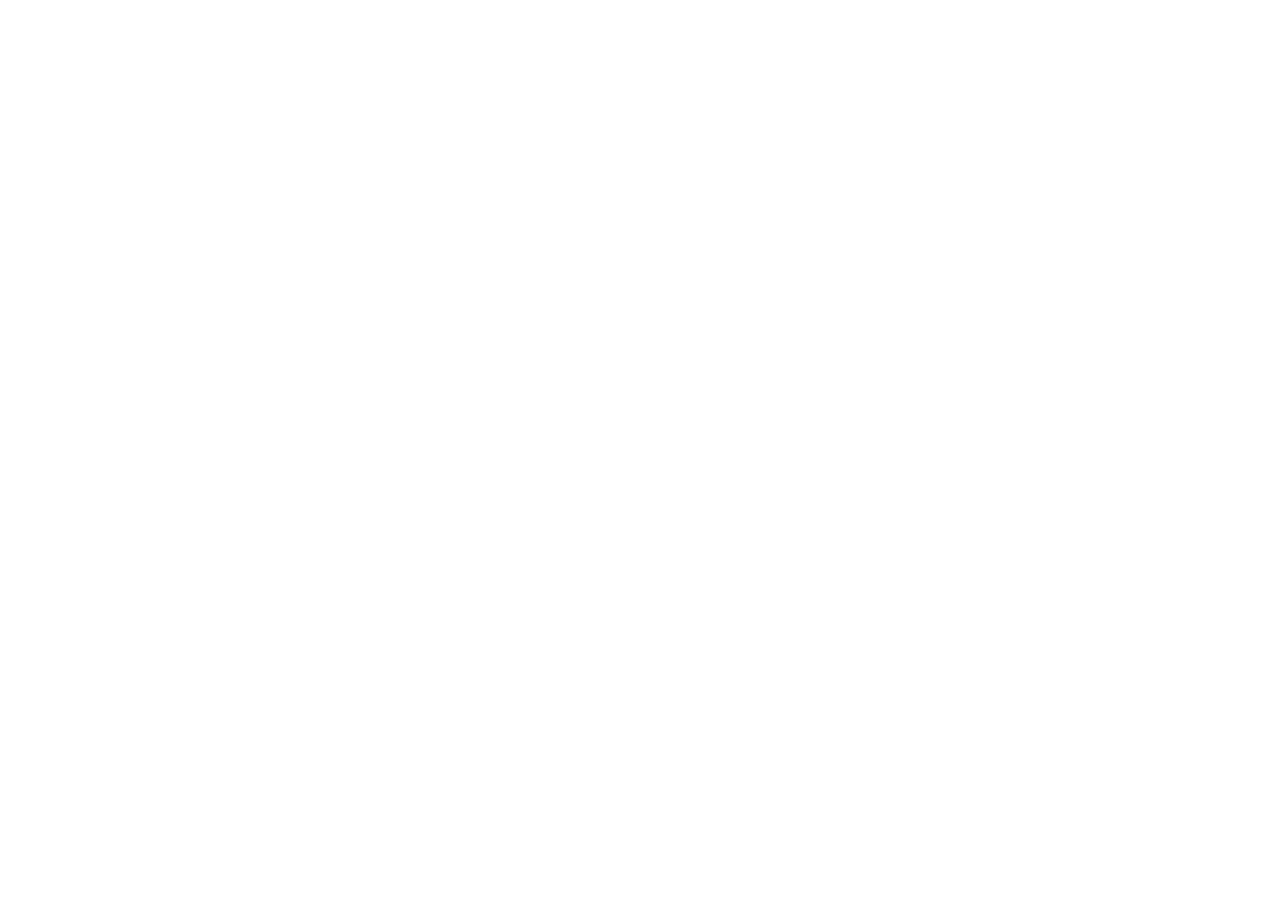
==== experiment/simulation/index.html @ f45596fe "Initial commit" ====
<!DOCTYPE html>
<html>
<head>
	<!-- Add CSS at the head of HTML file -->
    <link rel="stylesheet" href="./css/main.css">
</head>
<body>
		<!-- Your code goes here-->

	<!-- Add JS at the bottom of HTML file --> 
        <script src="./js/main.js"></script>
</body>
</html>
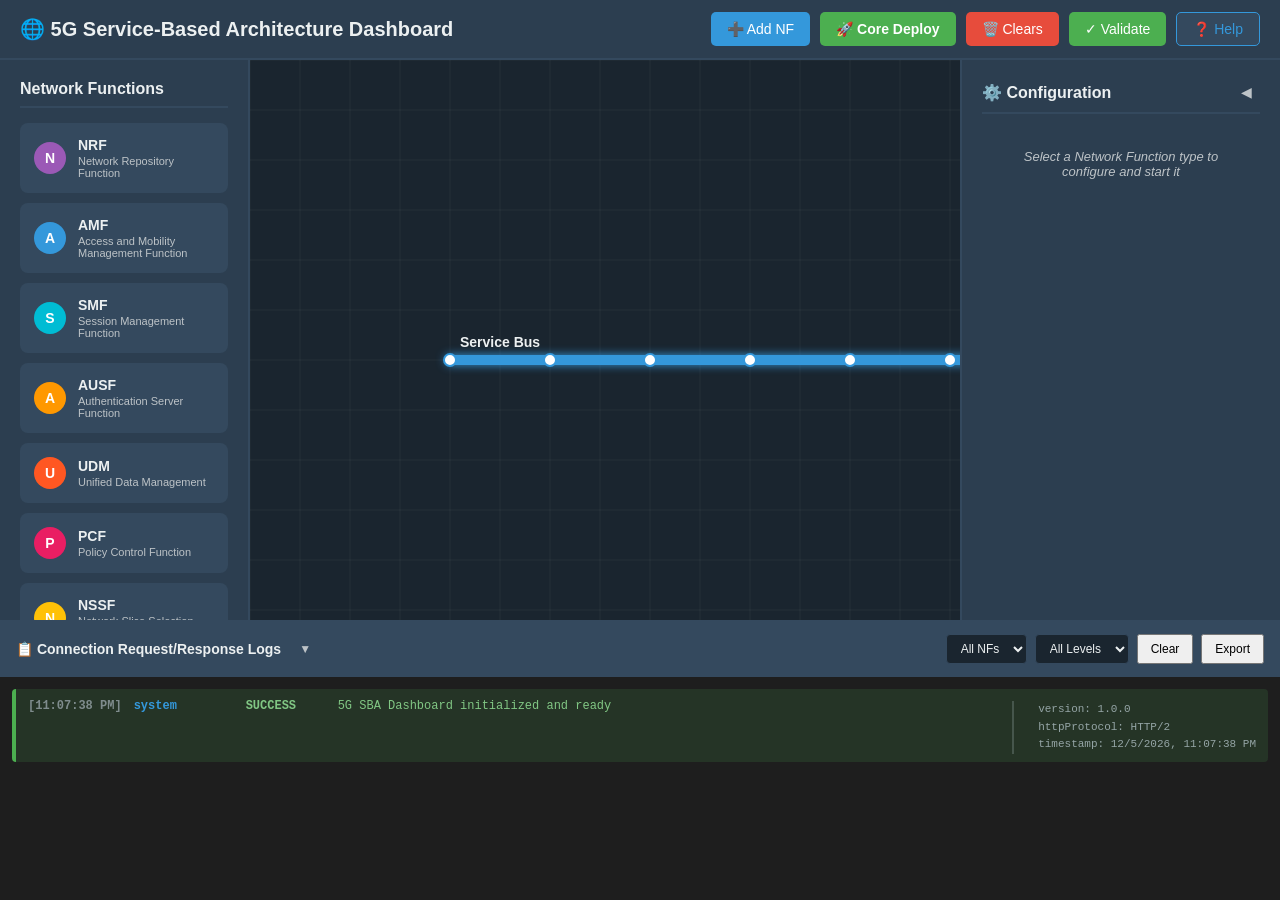
==== commit ed807de5: "upload exp.3" ====
--- a/experiment/simulation/index.html
+++ b/experiment/simulation/index.html
@@ -1,13 +1,175 @@
-<!DOCTYPE html>
-<html>
-<head>
-	<!-- Add CSS at the head of HTML file -->
-    <link rel="stylesheet" href="./css/main.css">
-</head>
-<body>
-		<!-- Your code goes here-->
-
-	<!-- Add JS at the bottom of HTML file --> 
-        <script src="./js/main.js"></script>
-</body>
-</html>
+<!DOCTYPE html>
+<html lang="en">
+
+<head>
+    <meta charset="UTF-8">
+    <meta name="viewport" content="width=device-width, initial-scale=1.0">
+    <title>5G SBA Network Dashboard</title>
+    <link rel="stylesheet" href="css/main.css">
+</head>
+
+<body>
+    <!-- Main Container -->
+    <div class="dashboard-container">
+
+        <!-- Top Toolbar -->
+        <div class="toolbar">
+            <div class="toolbar-left">
+                <h1>🌐 5G Service-Based Architecture Dashboard</h1>
+            </div>
+            <div class="toolbar-right">
+                <!-- Main action buttons -->
+                <button id="btn-add-nf" class="btn btn-primary">➕ Add NF</button>
+                <button id="btn-core-deploy" class="btn btn-success">🚀 Core Deploy</button>
+                <button id="btn-clear" class="btn btn-danger">🗑️ Clears</button>
+                <button id="btn-validate" class="btn btn-info">✓ Validate</button>
+                <button id="btn-help" class="btn btn-secondary">❓ Help</button>
+            </div>
+        </div>
+
+
+        <!-- Main Content Area -->
+        <div class="main-content">
+
+            <!-- Left Sidebar - NF Palette -->
+            <div class="sidebar-left">
+                <h3>Network Functions</h3>
+                <div class="nf-palette">
+                    <!-- NF types will be dynamically added here -->
+                </div>
+
+                <div class="connection-controls">
+                    <h3>Create Connection</h3>
+                    <button id="btn-select-source" class="btn btn-block">Select Source</button>
+                    <button id="btn-select-destination" class="btn btn-block" disabled>Select Destination</button>
+                    <button id="btn-cancel-connection" class="btn btn-block btn-cancel"
+                        style="display:none;">Cancel</button>
+                </div>
+            </div>
+
+            <!-- Center Canvas Area -->
+            <div class="canvas-container">
+                <canvas id="main-canvas"></canvas>
+
+                <!-- Canvas overlay messages -->
+                <div id="canvas-message" class="canvas-message"></div>
+            </div>
+
+            <!-- Right Sidebar - Configuration Panel -->
+            <div class="sidebar-right">
+                <div id="config-panel" class="config-panel">
+                    <div class="config-panel-header">
+                        <h3>⚙️ Configuration</h3>
+                        <button id="btn-toggle-config" class="btn-toggle-config" title="Hide/Show Configuration Panel (Ctrl+K)">
+                            <span id="config-toggle-icon">◀</span>
+                        </button>
+                    </div>
+                    <!-- Configuration form will be dynamically inserted here -->
+                    <div id="config-form">
+                        <p class="hint">Select a Network Function type to configure and start it</p>
+                    </div>
+                </div>
+            </div>
+
+        </div>
+
+        <!-- Bottom Log Panel -->
+        <div class="log-panel" id="log-panel">
+            <div class="log-panel-header">
+                <div class="log-header-left">
+                    <h3>📋 Connection Request/Response Logs</h3>
+                    <button id="btn-toggle-logs" class="btn-toggle-logs" title="Hide/Show Logs (Ctrl+L)">
+                        <span id="toggle-icon">▼</span>
+                    </button>
+                </div>
+                <div class="log-controls">
+                    <select id="log-filter-nf">
+                        <option value="all">All NFs</option>
+                    </select>
+                    <select id="log-filter-level">
+                        <option value="all">All Levels</option>
+                        <option value="ERROR">Errors</option>
+                        <option value="WARNING">Warnings</option>
+                        <option value="INFO">Info</option>
+                        <option value="SUCCESS">Success</option>
+                    </select>
+                    <button id="btn-clear-logs" class="btn-small">Clear</button>
+                    <button id="btn-export-logs" class="btn-small">Export</button>
+                </div>
+            </div>
+            <div id="log-content" class="log-content">
+                <!-- Logs will be dynamically added here -->
+            </div>
+        </div>
+
+    </div>
+
+    <!-- Modal for Adding NF -->
+    <div id="add-nf-modal" class="modal" style="display:none;">
+        <div class="modal-content">
+            <h2>Select Network Function Type</h2>
+            <div id="nf-grid" class="nf-grid">
+                <!-- NF selection buttons will be added here -->
+            </div>
+            <button id="modal-cancel" class="btn btn-secondary">Cancel</button>
+        </div>
+    </div>
+
+    <!-- Hidden file input for loading topology -->
+    <input type="file" id="file-input-topology" accept=".json" style="display: none;">
+
+    <!-- Help Modal -->
+    <div id="help-modal" class="modal" style="display:none;">
+        <div class="modal-content help-modal-content">
+            <h2>📚 5G Service-Based Architecture Guide</h2>
+            <div class="help-content">
+                <div class="help-section">
+                    <h3>🏗️ Reference Architecture</h3>
+                    <div class="architecture-diagram">
+                        <img id="sba-diagram" src="images/sba/sba.jpg" alt="5G Service-Based Architecture"
+                            style="width: 100%; max-width: 800px; height: auto; background: #1a252f; border-radius: 8px;">
+                    </div>
+                </div>
+
+                <div class="help-section">
+                    <h3>🚀 Quick Start Guide</h3>
+                    <ol class="help-steps">
+                        <li><strong>Create Service Buses:</strong> Click "📊 Add Bus Line" to create Control Plane and
+                            User Plane buses</li>
+                        <li><strong>Add Network Functions:</strong> Click "➕ Add NF" to add AMF, SMF, UPF, etc.</li>
+                        <li><strong>Connect Components:</strong> Use "Select Source" → "Select Destination" to connect
+                            NFs to buses</li>
+                        <li><strong>Validate Topology:</strong> Click "✓ Validate" to check your 5G network design</li>
+                    </ol>
+                </div>
+
+                <div class="help-section">
+                    <h3>🔗 Connection Types</h3>
+                    <ul class="help-list">
+                        <li><span class="connection-type nf-bus">NF → Bus:</span> Connect Network Functions to Service
+                            Buses</li>
+                        <li><span class="connection-type bus-nf">Bus → NF:</span> Connect Service Buses to Network
+                            Functions</li>
+                        <li><span class="connection-type bus-bus">Bus → Bus:</span> Create bridges between different
+                            service buses</li>
+                        <li><span class="connection-type nf-nf">NF → NF:</span> Direct point-to-point connections</li>
+                    </ul>
+                </div>
+            </div>
+            <button id="help-close" class="btn btn-primary btn-block">Close</button>
+        </div>
+    </div>
+
+    <!-- Load all JavaScript files in correct order -->
+    <script src="js/data-store.js"></script>
+    <script src="js/nf-manager.js"></script>
+    <script src="js/connection-manager.js"></script>
+    <script src="js/bus-manager.js"></script>
+    <script src="js/ping-manager.js"></script>
+    <script src="js/log-engine.js"></script>
+    <script src="js/canvas-renderer.js"></script>
+    <script src="js/ui-controller.js"></script>
+    <script src="js/app.js"></script>
+</body>
+
+</html>
--- a/experiment/simulation/css/main.css
+++ b/experiment/simulation/css/main.css
@@ -0,0 +1,1913 @@
+/* ============================================
+   5G SBA Dashboard Styles
+   ============================================ */
+
+/* CSS Variables for theming */
+:root {
+    --bg-primary: #1a252f;
+    --bg-secondary: #2c3e50;
+    --bg-tertiary: #34495e;
+    --text-primary: #ecf0f1;
+    --text-secondary: #bdc3c7;
+    --border-color: #34495e;
+    --accent-blue: #3498db;
+    --accent-green: #4caf50;
+    --accent-red: #e74c3c;
+    --accent-orange: #ff9800;
+    --accent-purple: #9b59b6;
+}
+
+/* Global Reset */
+* {
+    margin: 0;
+    padding: 0;
+    box-sizing: border-box;
+}
+
+body {
+    font-family: 'Segoe UI', Tahoma, Geneva, Verdana, sans-serif;
+    background: var(--bg-primary);
+    color: var(--text-primary);
+    overflow: hidden;
+}
+
+/* ============================================
+   Dashboard Container
+   ============================================ */
+.dashboard-container {
+    display: flex;
+    flex-direction: column;
+    height: 100vh;
+    width: 100vw;
+}
+
+/* ============================================
+   Toolbar (Top Bar)
+   ============================================ */
+.toolbar {
+    background: var(--bg-secondary);
+    border-bottom: 2px solid var(--border-color);
+    padding: 12px 20px;
+    display: flex;
+    justify-content: space-between;
+    align-items: center;
+    height: 60px;
+}
+
+.toolbar-left h1 {
+    font-size: 20px;
+    font-weight: 600;
+    color: var(--text-primary);
+}
+
+.toolbar-right {
+    display: flex;
+    gap: 10px;
+}
+
+/* ============================================
+   Buttons
+   ============================================ */
+.btn {
+    padding: 8px 16px;
+    border: none;
+    border-radius: 5px;
+    font-size: 14px;
+    font-weight: 500;
+    cursor: pointer;
+    transition: all 0.3s ease;
+    outline: none;
+}
+
+.btn:hover {
+    transform: translateY(-2px);
+    box-shadow: 0 4px 8px rgba(0, 0, 0, 0.3);
+}
+
+.btn:active {
+    transform: translateY(0);
+}
+
+.btn-primary {
+    background: var(--accent-blue);
+    color: white;
+}
+
+.btn-secondary {
+    background: var(--bg-tertiary);
+    color: var(--text-primary);
+}
+
+.btn-danger {
+    background: var(--accent-red);
+    color: white;
+}
+
+.btn-info {
+    background: var(--accent-green);
+    color: white;
+}
+
+.btn-warning {
+    background: var(--accent-orange);
+    color: white;
+}
+
+.btn-block {
+    width: 100%;
+    margin-bottom: 8px;
+}
+
+.btn-small {
+    padding: 6px 12px;
+    font-size: 12px;
+}
+
+.btn-cancel {
+    background: var(--accent-orange);
+    color: white;
+}
+
+button:disabled {
+    opacity: 0.5;
+    cursor: not-allowed;
+}
+
+/* ============================================
+   Main Content Area
+   ============================================ */
+.main-content {
+    display: flex;
+    flex: 1;
+    overflow: hidden;
+}
+
+/* ============================================
+   Left Sidebar (NF Palette)
+   ============================================ */
+.sidebar-left {
+    width: 250px;
+    background: var(--bg-secondary);
+    border-right: 2px solid var(--border-color);
+    padding: 20px;
+    overflow-y: auto;
+}
+
+.sidebar-left h3 {
+    font-size: 16px;
+    margin-bottom: 15px;
+    color: var(--text-primary);
+    border-bottom: 2px solid var(--border-color);
+    padding-bottom: 8px;
+}
+
+.nf-palette {
+    display: flex;
+    flex-direction: column;
+    gap: 10px;
+    margin-bottom: 30px;
+}
+
+.nf-palette-item {
+    padding: 12px;
+    background: var(--bg-tertiary);
+    border-radius: 8px;
+    border: 2px solid transparent;
+    cursor: pointer;
+    transition: all 0.3s ease;
+    display: flex;
+    align-items: center;
+    gap: 12px;
+}
+
+.nf-palette-item:hover {
+    border-color: var(--accent-blue);
+    transform: translateX(5px);
+}
+
+.nf-icon-small {
+    width: 32px;
+    height: 32px;
+    border-radius: 50%;
+    display: flex;
+    align-items: center;
+    justify-content: center;
+    font-weight: bold;
+    font-size: 14px;
+    color: white;
+}
+
+.nf-palette-item .nf-label {
+    flex: 1;
+}
+
+.nf-palette-item .nf-name {
+    font-weight: 600;
+    font-size: 14px;
+}
+
+.nf-palette-item .nf-desc {
+    font-size: 11px;
+    color: var(--text-secondary);
+    margin-top: 2px;
+}
+
+/* Connection Controls */
+.connection-controls {
+    margin-top: 20px;
+}
+
+/* ============================================
+   Canvas Container (Center)
+   ============================================ */
+.canvas-container {
+    flex: 1;
+    background: var(--bg-primary);
+    position: relative;
+    overflow: hidden;
+    display: flex;
+    flex-direction: column;
+}
+
+#main-canvas {
+    width: 100%;
+    height: 100%;
+    display: block;
+    cursor: default;
+    flex: 1;
+}
+
+.canvas-message {
+    position: absolute;
+    top: 20px;
+    left: 50%;
+    transform: translateX(-50%);
+    background: rgba(52, 152, 219, 0.9);
+    color: white;
+    padding: 12px 24px;
+    border-radius: 8px;
+    font-size: 14px;
+    font-weight: 500;
+    display: none;
+    z-index: 10;
+    animation: fadeIn 0.3s ease;
+}
+
+.canvas-message.show {
+    display: block;
+}
+
+@keyframes fadeIn {
+    from { opacity: 0; transform: translateX(-50%) translateY(-10px); }
+    to { opacity: 1; transform: translateX(-50%) translateY(0); }
+}
+
+/* ============================================
+   Right Sidebar (Configuration Panel)
+   ============================================ */
+.sidebar-right {
+    width: 320px;
+    background: var(--bg-secondary);
+    border-left: 2px solid var(--border-color);
+    padding: 20px;
+    overflow-y: auto;
+}
+
+/* Config panel h3 styles moved to .config-panel-header h3 */
+
+.hint {
+    color: var(--text-secondary);
+    font-size: 13px;
+    font-style: italic;
+    text-align: center;
+    padding: 20px;
+}
+
+#config-form {
+    display: flex;
+    flex-direction: column;
+    gap: 15px;
+}
+
+.form-group {
+    display: flex;
+    flex-direction: column;
+    gap: 6px;
+}
+
+.form-group label {
+    font-size: 13px;
+    font-weight: 500;
+    color: var(--text-secondary);
+}
+
+.form-group input,
+.form-group select {
+    padding: 10px;
+    background: var(--bg-tertiary);
+    border: 1px solid var(--border-color);
+    border-radius: 5px;
+    color: var(--text-primary);
+    font-size: 14px;
+}
+
+.form-group input:focus,
+.form-group select:focus {
+    outline: none;
+    border-color: var(--accent-blue);
+}
+
+/* Configuration Panel Header and Toggle */
+.config-panel-header {
+    display: flex;
+    justify-content: space-between;
+    align-items: center;
+    margin-bottom: 15px;
+    padding-bottom: 8px;
+    border-bottom: 2px solid var(--border-color);
+}
+
+.config-panel-header h3 {
+    font-size: 16px;
+    margin: 0;
+    color: var(--text-primary);
+}
+
+.btn-toggle-config {
+    background: none;
+    border: none;
+    color: var(--text-secondary);
+    cursor: pointer;
+    padding: 4px 8px;
+    border-radius: 4px;
+    font-size: 14px;
+    transition: all 0.2s ease;
+    min-width: 24px;
+    text-align: center;
+}
+
+.btn-toggle-config:hover {
+    background: var(--bg-primary);
+    color: var(--text-primary);
+}
+
+/* Configuration Panel Collapsed State */
+.sidebar-right.collapsed {
+    width: 40px;
+    padding: 20px 8px;
+    transition: width 0.3s ease, padding 0.3s ease;
+}
+
+.sidebar-right.collapsed .config-panel-header h3 {
+    display: none;
+}
+
+.sidebar-right.collapsed #config-form {
+    display: none;
+}
+
+.sidebar-right.collapsed .btn-toggle-config {
+    transform: rotate(180deg);
+}
+
+/* ============================================
+   Log Panel (Bottom)
+   ============================================ */
+.log-panel {
+    height: 280px;
+    background: var(--bg-secondary);
+    border-top: 2px solid var(--border-color);
+    display: flex;
+    flex-direction: column;
+    transition: height 0.3s ease;
+}
+
+.log-panel.collapsed {
+    height: 45px;
+}
+
+.log-panel-header {
+    padding: 12px 16px;
+    background: var(--bg-tertiary);
+    border-bottom: 1px solid var(--border-color);
+    display: flex;
+    justify-content: space-between;
+    align-items: center;
+    min-height: 45px;
+}
+
+.log-header-left {
+    display: flex;
+    align-items: center;
+    gap: 10px;
+}
+
+.log-panel-header h3 {
+    font-size: 14px;
+    font-weight: 600;
+    margin: 0;
+}
+
+.btn-toggle-logs {
+    background: none;
+    border: none;
+    color: var(--text-secondary);
+    cursor: pointer;
+    padding: 4px 8px;
+    border-radius: 4px;
+    font-size: 12px;
+    transition: all 0.2s ease;
+}
+
+.btn-toggle-logs:hover {
+    background: var(--bg-primary);
+    color: var(--text-primary);
+}
+
+.log-content {
+    flex: 1;
+    overflow-y: auto;
+    transition: opacity 0.3s ease;
+}
+
+.log-panel.collapsed .log-content {
+    opacity: 0;
+    pointer-events: none;
+}
+
+.log-panel.collapsed .log-controls {
+    opacity: 0.5;
+    pointer-events: none;
+}
+
+.log-controls {
+    display: flex;
+    gap: 8px;
+    align-items: center;
+}
+
+.log-controls select {
+    padding: 6px 10px;
+    background: var(--bg-primary);
+    border: 1px solid var(--border-color);
+    border-radius: 4px;
+    color: var(--text-primary);
+    font-size: 12px;
+}
+
+.log-content {
+    flex: 1;
+    padding: 12px;
+    overflow-y: auto;
+    font-family: 'Courier New', 'Consolas', monospace;
+    font-size: 12px;
+    line-height: 1.6;
+    background: #1e1e1e;
+}
+
+/* Log Entry Styles */
+.log-entry {
+    padding: 8px 12px;
+    margin-bottom: 6px;
+    border-left: 4px solid;
+    border-radius: 4px;
+    display: flex;
+    gap: 12px;
+    animation: slideIn 0.3s ease;
+    font-family: 'Courier New', monospace;
+}
+
+@keyframes slideIn {
+    from {
+        opacity: 0;
+        transform: translateX(-20px);
+    }
+    to {
+        opacity: 1;
+        transform: translateX(0);
+    }
+}
+
+.log-entry.ERROR {
+    background: rgba(231, 76, 60, 0.15);
+    border-left-color: #e74c3c;
+    color: #ff6b6b;
+}
+
+.log-entry.WARNING {
+    background: rgba(255, 152, 0, 0.15);
+    border-left-color: #ff9800;
+    color: #ffa726;
+}
+
+.log-entry.INFO {
+    background: rgba(52, 152, 219, 0.15);
+    border-left-color: #3498db;
+    color: #74b9ff;
+}
+
+.log-entry.SUCCESS {
+    background: rgba(76, 175, 80, 0.15);
+    border-left-color: #4caf50;
+    color: #81c784;
+}
+
+.log-entry.DEBUG {
+    background: rgba(149, 165, 166, 0.1);
+    border-left-color: #95a5a6;
+    color: #bdc3c7;
+}
+
+.log-timestamp {
+    color: #7f8c8d;
+    min-width: 90px;
+    font-weight: 600;
+}
+
+.log-nf-name {
+    color: #3498db;
+    font-weight: bold;
+    min-width: 100px;
+}
+
+.log-level {
+    font-weight: bold;
+    min-width: 80px;
+}
+
+.log-message {
+    flex: 1;
+    color: inherit;
+}
+
+.log-details {
+    font-size: 11px;
+    color: #95a5a6;
+    margin-top: 4px;
+    padding-left: 24px;
+    border-left: 2px solid rgba(149, 165, 166, 0.3);
+}
+
+/* Enhanced styles for request/response logs */
+.log-entry:hover {
+    background: rgba(255, 255, 255, 0.08);
+    transform: translateX(2px);
+    transition: all 0.2s ease;
+}
+
+/* Request logs - Orange accent */
+.log-entry .log-message:contains("[REQ]") {
+    position: relative;
+    font-weight: 600;
+}
+
+.log-entry:has(.log-message:contains("[REQ]")) {
+    border-left-width: 6px;
+    border-left-color: #f39c12 !important;
+    background: rgba(243, 156, 18, 0.12);
+}
+
+.log-entry:has(.log-message:contains("[REQ]")) .log-level {
+    color: #f39c12;
+}
+
+/* Response logs - Green accent */
+.log-entry:has(.log-message:contains("[RESP]")) {
+    border-left-width: 6px;
+    border-left-color: #27ae60 !important;
+    background: rgba(39, 174, 96, 0.12);
+}
+
+.log-entry:has(.log-message:contains("[RESP]")) .log-level {
+    color: #27ae60;
+}
+
+/* Processing logs - Purple accent */
+.log-entry:has(.log-message:contains("[PROC]")) {
+    border-left-width: 6px;
+    border-left-color: #8e44ad !important;
+    background: rgba(142, 68, 173, 0.12);
+}
+
+.log-entry:has(.log-message:contains("[PROC]")) .log-level {
+    color: #8e44ad;
+}
+
+/* Info logs - Cyan accent */
+.log-entry:has(.log-message:contains("[INFO]")) {
+    border-left-width: 6px;
+    border-left-color: #17a2b8 !important;
+    background: rgba(23, 162, 184, 0.12);
+}
+
+.log-entry:has(.log-message:contains("[INFO]")) .log-level {
+    color: #17a2b8;
+}
+
+/* Warning logs - Red accent for errors */
+.log-entry:has(.log-message:contains("[WARN]")) {
+    border-left-width: 6px;
+    border-left-color: #dc3545 !important;
+    background: rgba(220, 53, 69, 0.12);
+}
+
+.log-entry:has(.log-message:contains("[WARN]")) .log-level {
+    color: #dc3545;
+}
+
+/* Connection sequence visual grouping */
+.log-entry[data-request-id] {
+    position: relative;
+}
+
+.log-entry[data-request-id]::before {
+    content: "";
+    position: absolute;
+    left: -2px;
+    top: 0;
+    bottom: 0;
+    width: 2px;
+    background: linear-gradient(to bottom, 
+        transparent 0%, 
+        rgba(52, 152, 219, 0.3) 20%, 
+        rgba(52, 152, 219, 0.6) 50%, 
+        rgba(52, 152, 219, 0.3) 80%, 
+        transparent 100%);
+}
+
+/* Request ID highlighting in details */
+.log-details div:contains("requestId") {
+    color: #f39c12;
+    font-weight: 600;
+}
+
+.log-details div:contains("sessionId") {
+    color: #27ae60;
+    font-weight: 600;
+}
+
+.log-details div:contains("timestamp") {
+    color: #95a5a6;
+    font-style: italic;
+}
+
+/* Scrollbar Styling */
+.log-content::-webkit-scrollbar,
+.sidebar-left::-webkit-scrollbar,
+.sidebar-right::-webkit-scrollbar {
+    width: 8px;
+}
+
+.log-content::-webkit-scrollbar-track,
+.sidebar-left::-webkit-scrollbar-track,
+.sidebar-right::-webkit-scrollbar-track {
+    background: var(--bg-primary);
+}
+
+.log-content::-webkit-scrollbar-thumb,
+.sidebar-left::-webkit-scrollbar-thumb,
+.sidebar-right::-webkit-scrollbar-thumb {
+    background: var(--bg-tertiary);
+    border-radius: 4px;
+}
+
+.log-content::-webkit-scrollbar-thumb:hover,
+.sidebar-left::-webkit-scrollbar-thumb:hover,
+.sidebar-right::-webkit-scrollbar-thumb:hover {
+    background: #4a5f7f;
+}
+
+/* ============================================
+   Deployment Progress Modal
+   ============================================ */
+.deployment-progress-modal {
+    max-width: 600px;
+    width: 90%;
+    text-align: center;
+}
+
+.deployment-status {
+    margin: 20px 0;
+}
+
+.progress-container {
+    margin-bottom: 30px;
+}
+
+.progress-bar {
+    width: 100%;
+    height: 20px;
+    background: var(--bg-tertiary);
+    border-radius: 10px;
+    overflow: hidden;
+    margin-bottom: 10px;
+    border: 2px solid var(--border-color);
+}
+
+.progress-fill {
+    height: 100%;
+    background: linear-gradient(90deg, var(--accent-blue), var(--accent-green));
+    width: 0%;
+    transition: width 0.5s ease;
+    border-radius: 8px;
+}
+
+.progress-text {
+    color: var(--text-primary);
+    font-weight: 500;
+    font-size: 14px;
+}
+
+.deployment-steps {
+    text-align: left;
+    max-width: 400px;
+    margin: 0 auto;
+}
+
+.step-item {
+    display: flex;
+    align-items: center;
+    gap: 12px;
+    padding: 8px 0;
+    border-bottom: 1px solid var(--border-color);
+    transition: all 0.3s ease;
+}
+
+.step-item:last-child {
+    border-bottom: none;
+}
+
+.step-item.completed {
+    color: var(--accent-green);
+}
+
+.step-icon {
+    font-size: 16px;
+    width: 20px;
+    text-align: center;
+}
+
+.step-text {
+    flex: 1;
+    font-size: 14px;
+}
+
+/* ============================================
+   Connection Interface Preview Modal
+   ============================================ */
+.interface-preview-modal {
+    max-width: 700px;
+    width: 90%;
+}
+
+.connection-overview {
+    margin-bottom: 20px;
+    padding: 20px;
+    background: var(--bg-tertiary);
+    border-radius: 8px;
+}
+
+.connection-flow {
+    display: flex;
+    align-items: center;
+    justify-content: space-between;
+    gap: 20px;
+}
+
+.nf-preview {
+    display: flex;
+    align-items: center;
+    gap: 12px;
+    padding: 15px;
+    background: var(--bg-secondary);
+    border-radius: 8px;
+    border: 2px solid var(--border-color);
+    min-width: 200px;
+}
+
+.nf-preview .nf-icon {
+    width: 50px;
+    height: 50px;
+    border-radius: 50%;
+    display: flex;
+    align-items: center;
+    justify-content: center;
+    color: white;
+    font-weight: bold;
+    font-size: 18px;
+}
+
+.nf-details {
+    flex: 1;
+}
+
+.nf-details .nf-name {
+    font-weight: bold;
+    font-size: 16px;
+    color: var(--text-primary);
+    margin-bottom: 4px;
+}
+
+.nf-details .nf-type {
+    font-size: 14px;
+    color: var(--accent-blue);
+    margin-bottom: 4px;
+}
+
+.nf-details .nf-ip {
+    font-size: 12px;
+    color: var(--text-secondary);
+    font-family: 'Courier New', monospace;
+}
+
+.connection-arrow {
+    display: flex;
+    flex-direction: column;
+    align-items: center;
+    gap: 8px;
+    min-width: 150px;
+}
+
+.interface-info {
+    text-align: center;
+    padding: 10px;
+    background: var(--bg-primary);
+    border-radius: 6px;
+    border: 1px solid var(--accent-blue);
+}
+
+.interface-name {
+    font-weight: bold;
+    color: var(--accent-blue);
+    font-size: 14px;
+    margin-bottom: 4px;
+}
+
+.interface-protocol {
+    font-size: 12px;
+    color: var(--accent-green);
+    margin-bottom: 2px;
+}
+
+.interface-type {
+    font-size: 11px;
+    color: var(--text-secondary);
+}
+
+.arrow {
+    font-size: 24px;
+    color: var(--accent-blue);
+    font-weight: bold;
+}
+
+.interface-details {
+    margin-bottom: 20px;
+}
+
+.interface-details h3 {
+    color: var(--text-primary);
+    margin-bottom: 15px;
+    font-size: 18px;
+}
+
+.detail-grid {
+    display: grid;
+    grid-template-columns: 1fr 1fr;
+    gap: 12px;
+    margin-bottom: 15px;
+}
+
+.detail-item {
+    display: flex;
+    justify-content: space-between;
+    align-items: center;
+    padding: 8px 12px;
+    background: var(--bg-tertiary);
+    border-radius: 4px;
+}
+
+.detail-item label {
+    font-weight: 500;
+    color: var(--text-secondary);
+    font-size: 13px;
+}
+
+.detail-item span {
+    color: var(--text-primary);
+    font-size: 13px;
+    font-family: 'Courier New', monospace;
+}
+
+.status-ready {
+    color: var(--accent-green) !important;
+    font-family: inherit !important;
+}
+
+.interface-description {
+    padding: 15px;
+    background: var(--bg-tertiary);
+    border-radius: 6px;
+    border-left: 4px solid var(--accent-blue);
+}
+
+.interface-description h4 {
+    color: var(--text-primary);
+    margin-bottom: 8px;
+    font-size: 14px;
+}
+
+.interface-description p {
+    color: var(--text-secondary);
+    font-size: 13px;
+    line-height: 1.4;
+}
+
+.modal-actions {
+    display: flex;
+    gap: 12px;
+    justify-content: flex-end;
+}
+
+.modal-actions .btn {
+    min-width: 140px;
+}
+
+/* Responsive design for smaller screens */
+@media (max-width: 768px) {
+    .connection-flow {
+        flex-direction: column;
+        gap: 15px;
+    }
+    
+    .connection-arrow {
+        transform: rotate(90deg);
+    }
+    
+    .detail-grid {
+        grid-template-columns: 1fr;
+    }
+    
+    .nf-preview {
+        min-width: auto;
+        width: 100%;
+    }
+}
+
+/* ============================================
+   Modal Styles
+   ============================================ */
+.modal {
+    position: fixed;
+    top: 0;
+    left: 0;
+    width: 100vw;
+    height: 100vh;
+    background: rgba(0, 0, 0, 0.7);
+    display: flex;
+    justify-content: center;
+    align-items: center;
+    z-index: 1000;
+}
+
+.modal-content {
+    background: var(--bg-secondary);
+    padding: 30px;
+    border-radius: 12px;
+    max-width: 600px;
+    width: 90%;
+    box-shadow: 0 8px 24px rgba(0, 0, 0, 0.5);
+}
+
+.modal-content h2 {
+    font-size: 20px;
+    margin-bottom: 20px;
+    text-align: center;
+}
+
+.nf-grid {
+    display: grid;
+    grid-template-columns: repeat(3, 1fr);
+    gap: 15px;
+    margin-bottom: 20px;
+}
+
+.nf-select-btn {
+    padding: 20px;
+    background: var(--bg-tertiary);
+    border: 2px solid transparent;
+    border-radius: 10px;
+    cursor: pointer;
+    transition: all 0.3s ease;
+    display: flex;
+    flex-direction: column;
+    align-items: center;
+    gap: 10px;
+    color: var(--text-primary);
+}
+
+.nf-select-btn:hover {
+    border-color: var(--accent-blue);
+    transform: translateY(-5px);
+    box-shadow: 0 5px 15px rgba(52, 152, 219, 0.3);
+}
+
+.nf-select-btn .nf-icon {
+    width: 60px;
+    height: 60px;
+    border-radius: 50%;
+    display: flex;
+    align-items: center;
+    justify-content: center;
+    font-size: 24px;
+    font-weight: bold;
+    color: white;
+}
+
+.nf-select-btn .nf-label {
+    font-size: 14px;
+    font-weight: 600;
+}
+
+/* ============================================
+   Responsive Design
+   ============================================ */
+@media (max-width: 1200px) {
+    .sidebar-left {
+        width: 200px;
+    }
+    
+    .sidebar-right {
+        width: 280px;
+    }
+}
+
+@media (max-width: 768px) {
+    .main-content {
+        flex-direction: column;
+    }
+    
+    .sidebar-left,
+    .sidebar-right {
+        width: 100%;
+        height: 200px;
+    }
+    
+    .log-panel {
+        height: 150px;
+    }
+}
+/* =======
+=====================================
+   HTTP Protocol Dropdown Special Styling
+   ============================================ */
+#config-http-protocol {
+    background: var(--bg-tertiary);
+    border: 2px solid #3498db;
+    color: var(--text-primary);
+    font-weight: 600;
+    padding: 12px;
+    font-size: 14px;
+    border-radius: 5px;
+    cursor: pointer;
+    transition: all 0.3s ease;
+}
+
+#config-http-protocol:hover {
+    border-color: #2980b9;
+    background: #2c3e50;
+}
+
+#config-http-protocol:focus {
+    outline: none;
+    border-color: #3498db;
+    box-shadow: 0 0 0 3px rgba(52, 152, 219, 0.2);
+}
+
+/* Highlight protocol field */
+.form-group:has(#config-http-protocol) {
+    background: rgba(52, 152, 219, 0.05);
+    padding: 12px;
+    border-radius: 8px;
+    border: 1px solid rgba(52, 152, 219, 0.2);
+}
+
+.form-group:has(#config-http-protocol) label {
+    color: #3498db;
+    font-weight: 600;
+}/* ====
+========================================
+   Help Modal Styling
+   ============================================ */
+.help-modal-content {
+    max-width: 900px;
+    max-height: 80vh;
+    overflow-y: auto;
+}
+
+.help-content {
+    margin: 20px 0;
+}
+
+.help-section {
+    margin-bottom: 25px;
+    padding: 15px;
+    background: var(--bg-tertiary);
+    border-radius: 8px;
+    border-left: 4px solid var(--accent-blue);
+}
+
+.help-section h3 {
+    margin-bottom: 15px;
+    color: var(--accent-blue);
+    font-size: 16px;
+}
+
+.architecture-diagram {
+    text-align: center;
+    margin: 15px 0;
+    padding: 15px;
+    background: #1a252f;
+    border-radius: 8px;
+}
+
+.help-steps {
+    list-style: none;
+    counter-reset: step-counter;
+    padding-left: 0;
+}
+
+.help-steps li {
+    counter-increment: step-counter;
+    margin-bottom: 12px;
+    padding-left: 40px;
+    position: relative;
+    line-height: 1.5;
+}
+
+.help-steps li::before {
+    content: counter(step-counter);
+    position: absolute;
+    left: 0;
+    top: 0;
+    background: var(--accent-blue);
+    color: white;
+    width: 25px;
+    height: 25px;
+    border-radius: 50%;
+    display: flex;
+    align-items: center;
+    justify-content: center;
+    font-weight: bold;
+    font-size: 12px;
+}
+
+.help-list {
+    list-style: none;
+    padding-left: 0;
+}
+
+.help-list li {
+    margin-bottom: 10px;
+    padding: 8px 12px;
+    background: var(--bg-primary);
+    border-radius: 5px;
+    border-left: 3px solid var(--accent-green);
+}
+
+.connection-type {
+    font-weight: bold;
+    padding: 2px 6px;
+    border-radius: 3px;
+    margin-right: 8px;
+}
+
+.connection-type.nf-bus {
+    background: rgba(46, 204, 113, 0.2);
+    color: #2ecc71;
+}
+
+.connection-type.bus-nf {
+    background: rgba(52, 152, 219, 0.2);
+    color: #3498db;
+}
+
+.connection-type.bus-bus {
+    background: rgba(255, 152, 0, 0.2);
+    color: #ff9800;
+}
+
+.connection-type.nf-nf {
+    background: rgba(155, 89, 182, 0.2);
+    color: #9b59b6;
+}
+
+/* Help button styling */
+#btn-help {
+    background: var(--bg-tertiary);
+    border: 1px solid var(--accent-blue);
+    color: var(--accent-blue);
+}
+
+#btn-help:hover {
+    background: var(--accent-blue);
+    color: white;
+}
+/* ==
+==========================================
+   New Configuration Panel Styles
+   ============================================ */
+
+.config-hint {
+    background: rgba(52, 152, 219, 0.1);
+    border: 1px solid rgba(52, 152, 219, 0.3);
+    border-radius: 6px;
+    padding: 12px;
+    margin-bottom: 15px;
+    font-size: 13px;
+    color: var(--accent-blue);
+    text-align: center;
+}
+
+.btn-success {
+    background: var(--accent-green);
+    color: white;
+    font-weight: 600;
+}
+
+.btn-success:hover {
+    background: #45a049;
+    transform: translateY(-2px);
+    box-shadow: 0 4px 12px rgba(76, 175, 80, 0.3);
+}
+
+.form-group input[required] {
+    border-left: 3px solid var(--accent-blue);
+}
+
+.form-group input[required]:invalid {
+    border-left-color: var(--accent-red);
+}
+
+.form-group input[required]:valid {
+    border-left-color: var(--accent-green);
+}
+
+/* Enhanced form styling for new NF configuration */
+#config-form h4 {
+    color: var(--text-primary);
+    font-size: 18px;
+    margin-bottom: 10px;
+    text-align: center;
+    border-bottom: 2px solid var(--accent-blue);
+    padding-bottom: 8px;
+}
+
+/* Button animations */
+.btn-success {
+    position: relative;
+    overflow: hidden;
+}
+
+.btn-success::before {
+    content: '';
+    position: absolute;
+    top: 0;
+    left: -100%;
+    width: 100%;
+    height: 100%;
+    background: linear-gradient(90deg, transparent, rgba(255,255,255,0.2), transparent);
+    transition: left 0.5s;
+}
+
+.btn-success:hover::before {
+    left: 100%;
+}
+/* =
+===========================================
+   Ping Troubleshooting Section Styles
+   ============================================ */
+.troubleshoot-section {
+    margin-top: 25px;
+    padding: 20px;
+    background: rgba(52, 152, 219, 0.05);
+    border: 2px solid rgba(52, 152, 219, 0.2);
+    border-radius: 10px;
+    position: relative;
+}
+
+.troubleshoot-section::before {
+    content: '';
+    position: absolute;
+    top: -2px;
+    left: -2px;
+    right: -2px;
+    bottom: -2px;
+    background: linear-gradient(45deg, #3498db, #2ecc71, #f39c12, #e74c3c);
+    border-radius: 10px;
+    z-index: -1;
+    opacity: 0.3;
+    animation: troubleshootGlow 3s ease-in-out infinite alternate;
+}
+
+@keyframes troubleshootGlow {
+    0% { opacity: 0.2; }
+    100% { opacity: 0.4; }
+}
+
+.troubleshoot-section h4 {
+    color: var(--accent-blue);
+    font-size: 16px;
+    margin-bottom: 10px;
+    text-align: center;
+    font-weight: 600;
+    text-shadow: 0 0 10px rgba(52, 152, 219, 0.3);
+}
+
+.troubleshoot-section .config-hint {
+    background: rgba(52, 152, 219, 0.15);
+    border: 1px solid rgba(52, 152, 219, 0.4);
+    color: #74b9ff;
+    font-size: 12px;
+    margin-bottom: 15px;
+}
+
+.troubleshoot-section .form-group {
+    margin-bottom: 15px;
+}
+
+.troubleshoot-section .form-group input {
+    background: var(--bg-primary);
+    border: 2px solid rgba(52, 152, 219, 0.3);
+    color: var(--text-primary);
+    transition: all 0.3s ease;
+}
+
+.troubleshoot-section .form-group input:focus {
+    border-color: var(--accent-blue);
+    box-shadow: 0 0 0 3px rgba(52, 152, 219, 0.2);
+    background: rgba(52, 152, 219, 0.05);
+}
+
+.troubleshoot-section .form-group input::placeholder {
+    color: var(--text-secondary);
+    opacity: 0.7;
+}
+
+/* Ping Button Styles */
+.troubleshoot-section .btn {
+    margin-bottom: 8px;
+    font-weight: 600;
+    position: relative;
+    overflow: hidden;
+    transition: all 0.3s ease;
+}
+
+.troubleshoot-section .btn:disabled {
+    opacity: 0.6;
+    cursor: not-allowed;
+    transform: none;
+}
+
+.troubleshoot-section .btn:disabled:hover {
+    transform: none;
+    box-shadow: none;
+}
+
+/* Ping Target Button */
+#btn-ping-target {
+    background: linear-gradient(135deg, #3498db, #2980b9);
+    color: white;
+    border: none;
+}
+
+#btn-ping-target:hover:not(:disabled) {
+    background: linear-gradient(135deg, #2980b9, #1f4e79);
+    box-shadow: 0 4px 15px rgba(52, 152, 219, 0.4);
+}
+
+/* Network Ping Button */
+#btn-ping-network {
+    background: linear-gradient(135deg, #2ecc71, #27ae60);
+    color: white;
+    border: none;
+}
+
+#btn-ping-network:hover:not(:disabled) {
+    background: linear-gradient(135deg, #27ae60, #1e8449);
+    box-shadow: 0 4px 15px rgba(46, 204, 113, 0.4);
+}
+
+/* Ping History Button */
+#btn-ping-history {
+    background: linear-gradient(135deg, #f39c12, #e67e22);
+    color: white;
+    border: none;
+}
+
+#btn-ping-history:hover:not(:disabled) {
+    background: linear-gradient(135deg, #e67e22, #d35400);
+    box-shadow: 0 4px 15px rgba(243, 156, 18, 0.4);
+}
+
+/* Button Loading Animation */
+.troubleshoot-section .btn:disabled::after {
+    content: '';
+    position: absolute;
+    top: 50%;
+    left: 50%;
+    width: 16px;
+    height: 16px;
+    margin: -8px 0 0 -8px;
+    border: 2px solid transparent;
+    border-top: 2px solid rgba(255, 255, 255, 0.8);
+    border-radius: 50%;
+    animation: buttonSpin 1s linear infinite;
+}
+
+@keyframes buttonSpin {
+    0% { transform: rotate(0deg); }
+    100% { transform: rotate(360deg); }
+}
+
+/* Ping Input Field Enhancement */
+#ping-target-ip {
+    font-family: 'Courier New', monospace;
+    font-size: 14px;
+    letter-spacing: 0.5px;
+}
+
+#ping-target-ip:valid {
+    border-color: var(--accent-green);
+    background: rgba(46, 204, 113, 0.05);
+}
+
+#ping-target-ip:invalid:not(:placeholder-shown) {
+    border-color: var(--accent-red);
+    background: rgba(231, 76, 60, 0.05);
+}
+
+/* Responsive adjustments for troubleshooting section */
+@media (max-width: 768px) {
+    .troubleshoot-section {
+        margin-top: 15px;
+        padding: 15px;
+    }
+    
+    .troubleshoot-section .btn {
+        font-size: 13px;
+        padding: 10px 12px;
+    }
+}/* 
+============================================
+   Command Input Terminal Styles
+   ============================================ */
+.log-command-input {
+    background: #1e1e1e;
+    border-top: 2px solid var(--accent-blue);
+    padding: 0;
+    font-family: 'Courier New', monospace;
+    animation: slideUp 0.3s ease;
+}
+
+@keyframes slideUp {
+    from {
+        opacity: 0;
+        transform: translateY(20px);
+    }
+    to {
+        opacity: 1;
+        transform: translateY(0);
+    }
+}
+
+.command-input-header {
+    background: var(--bg-tertiary);
+    padding: 8px 12px;
+    display: flex;
+    justify-content: space-between;
+    align-items: center;
+    border-bottom: 1px solid var(--border-color);
+}
+
+.command-input-header span {
+    color: var(--accent-blue);
+    font-weight: bold;
+    font-size: 12px;
+}
+
+.btn-close-terminal {
+    background: none;
+    border: none;
+    color: var(--text-secondary);
+    cursor: pointer;
+    font-size: 16px;
+    padding: 2px 6px;
+    border-radius: 3px;
+    transition: all 0.2s ease;
+}
+
+.btn-close-terminal:hover {
+    background: var(--accent-red);
+    color: white;
+}
+
+.command-input-line {
+    display: flex;
+    align-items: center;
+    padding: 10px 12px;
+    background: #1e1e1e;
+}
+
+.command-prompt {
+    color: var(--accent-green);
+    font-weight: bold;
+    margin-right: 8px;
+    font-size: 14px;
+}
+
+#command-input {
+    flex: 1;
+    background: transparent;
+    border: none;
+    color: var(--text-primary);
+    font-family: 'Courier New', monospace;
+    font-size: 14px;
+    padding: 6px 8px;
+    outline: none;
+}
+
+#command-input::placeholder {
+    color: var(--text-secondary);
+    opacity: 0.6;
+}
+
+#command-input:focus {
+    background: rgba(52, 152, 219, 0.05);
+    border-radius: 3px;
+}
+
+.btn-execute {
+    background: var(--accent-blue);
+    border: none;
+    color: white;
+    padding: 6px 10px;
+    border-radius: 4px;
+    cursor: pointer;
+    font-size: 12px;
+    margin-left: 8px;
+    transition: all 0.2s ease;
+}
+
+.btn-execute:hover {
+    background: #2980b9;
+    transform: scale(1.05);
+}
+
+.btn-execute:active {
+    transform: scale(0.95);
+}
+
+/* Terminal command suggestions */
+.command-suggestions {
+    position: absolute;
+    bottom: 100%;
+    left: 0;
+    right: 0;
+    background: var(--bg-secondary);
+    border: 1px solid var(--border-color);
+    border-bottom: none;
+    max-height: 120px;
+    overflow-y: auto;
+    z-index: 10;
+}
+
+.command-suggestion {
+    padding: 8px 12px;
+    cursor: pointer;
+    font-family: 'Courier New', monospace;
+    font-size: 12px;
+    border-bottom: 1px solid var(--border-color);
+    transition: background 0.2s ease;
+}
+
+.command-suggestion:hover {
+    background: var(--accent-blue);
+    color: white;
+}
+
+.command-suggestion:last-child {
+    border-bottom: none;
+}
+
+/* Enhanced log panel when terminal is active */
+.log-panel.terminal-active {
+    border-top-color: var(--accent-blue);
+    box-shadow: 0 -2px 10px rgba(52, 152, 219, 0.2);
+}
+
+.log-panel.terminal-active .log-panel-header {
+    background: linear-gradient(135deg, var(--bg-tertiary), rgba(52, 152, 219, 0.1));
+}/* ==
+==========================================
+   Windows Terminal Styles
+   ============================================ */
+.windows-terminal-modal {
+    position: fixed;
+    top: 0;
+    left: 0;
+    width: 100vw;
+    height: 100vh;
+    background: rgba(0, 0, 0, 0.7);
+    display: flex;
+    justify-content: center;
+    align-items: center;
+    z-index: 2000;
+    opacity: 0;
+    transition: opacity 0.3s ease;
+}
+
+.windows-terminal-modal.show {
+    opacity: 1;
+}
+
+.windows-terminal-window {
+    width: 800px;
+    height: 600px;
+    background: #000000;
+    border: 2px solid #404040;
+    border-radius: 8px 8px 0 0;
+    box-shadow: 0 8px 32px rgba(0, 0, 0, 0.8);
+    display: flex;
+    flex-direction: column;
+    font-family: 'Consolas', 'Courier New', monospace;
+    transform: scale(0.9);
+    transition: transform 0.3s ease;
+}
+
+.windows-terminal-modal.show .windows-terminal-window {
+    transform: scale(1);
+}
+
+.windows-terminal-titlebar {
+    background: linear-gradient(to bottom, #404040, #2a2a2a);
+    height: 30px;
+    display: flex;
+    justify-content: space-between;
+    align-items: center;
+    padding: 0 10px;
+    border-radius: 6px 6px 0 0;
+    border-bottom: 1px solid #1a1a1a;
+}
+
+.terminal-title {
+    color: #ffffff;
+    font-size: 12px;
+    font-weight: normal;
+    display: flex;
+    align-items: center;
+    gap: 8px;
+}
+
+.terminal-icon {
+    font-size: 10px;
+}
+
+.terminal-controls {
+    display: flex;
+    gap: 2px;
+}
+
+.terminal-btn {
+    width: 18px;
+    height: 18px;
+    border: none;
+    font-size: 12px;
+    font-weight: bold;
+    cursor: pointer;
+    display: flex;
+    align-items: center;
+    justify-content: center;
+    transition: background 0.2s ease;
+}
+
+.terminal-btn.minimize {
+    background: #404040;
+    color: #ffffff;
+}
+
+.terminal-btn.minimize:hover {
+    background: #505050;
+}
+
+.terminal-btn.maximize {
+    background: #404040;
+    color: #ffffff;
+}
+
+.terminal-btn.maximize:hover {
+    background: #505050;
+}
+
+.terminal-btn.close {
+    background: #e74c3c;
+    color: #ffffff;
+}
+
+.terminal-btn.close:hover {
+    background: #c0392b;
+}
+
+.windows-terminal-content {
+    flex: 1;
+    background: #000000;
+    color: #00ff00;
+    padding: 10px;
+    overflow-y: auto;
+    font-size: 14px;
+    line-height: 1.2;
+    display: flex;
+    flex-direction: column;
+}
+
+.terminal-header {
+    color: #ffffff;
+    margin-bottom: 10px;
+    font-size: 13px;
+}
+
+.terminal-output {
+    flex: 1;
+    overflow-y: auto;
+    margin-bottom: 10px;
+}
+
+.terminal-line {
+    margin: 2px 0;
+    white-space: pre-wrap;
+    word-wrap: break-word;
+}
+
+.terminal-command {
+    color: #ffffff;
+    font-weight: bold;
+}
+
+.terminal-info {
+    color: #ffffff;
+}
+
+.terminal-success {
+    color: #00ff00;
+}
+
+.terminal-error {
+    color: #ff6b6b;
+}
+
+.terminal-blank {
+    height: 14px;
+}
+
+.terminal-input-line {
+    display: flex;
+    align-items: center;
+    background: #000000;
+    border-top: 1px solid #333333;
+    padding-top: 5px;
+}
+
+.terminal-prompt {
+    color: #ffffff;
+    margin-right: 5px;
+    font-weight: bold;
+    white-space: nowrap;
+}
+
+.terminal-input {
+    flex: 1;
+    background: transparent;
+    border: none;
+    color: #ffffff;
+    font-family: 'Consolas', 'Courier New', monospace;
+    font-size: 14px;
+    outline: none;
+    caret-color: #ffffff;
+}
+
+.terminal-input::selection {
+    background: #0078d4;
+    color: #ffffff;
+}
+
+/* Terminal scrollbar */
+.terminal-output::-webkit-scrollbar {
+    width: 12px;
+}
+
+.terminal-output::-webkit-scrollbar-track {
+    background: #1a1a1a;
+}
+
+.terminal-output::-webkit-scrollbar-thumb {
+    background: #404040;
+    border-radius: 6px;
+}
+
+.terminal-output::-webkit-scrollbar-thumb:hover {
+    background: #505050;
+}
+
+/* Terminal button styling */
+.btn-terminal {
+    background: linear-gradient(135deg, #000000, #2a2a2a);
+    color: #00ff00;
+    border: 2px solid #404040;
+    font-family: 'Consolas', 'Courier New', monospace;
+    font-weight: bold;
+    position: relative;
+    overflow: hidden;
+}
+
+.btn-terminal:hover:not(:disabled) {
+    background: linear-gradient(135deg, #1a1a1a, #404040);
+    border-color: #00ff00;
+    box-shadow: 0 4px 15px rgba(0, 255, 0, 0.3);
+    color: #ffffff;
+}
+
+.btn-terminal::before {
+    content: '';
+    position: absolute;
+    top: 0;
+    left: -100%;
+    width: 100%;
+    height: 100%;
+    background: linear-gradient(90deg, transparent, rgba(0, 255, 0, 0.2), transparent);
+    transition: left 0.5s;
+}
+
+.btn-terminal:hover::before {
+    left: 100%;
+}
+
+/* Responsive terminal */
+@media (max-width: 900px) {
+    .windows-terminal-window {
+        width: 95vw;
+        height: 80vh;
+    }
+}
+
+@media (max-width: 600px) {
+    .windows-terminal-window {
+        width: 100vw;
+        height: 100vh;
+        border-radius: 0;
+    }
+    
+    .windows-terminal-content {
+        font-size: 12px;
+    }
+    
+    .terminal-input {
+        font-size: 12px;
+    }
+}
+/* ============================================
+   Auto-Assignment Indicators
+   ============================================ */
+.auto-assigned {
+    color: #2ecc71;
+    font-size: 10px;
+    font-weight: normal;
+    background: rgba(46, 204, 113, 0.1);
+    padding: 2px 6px;
+    border-radius: 3px;
+    margin-left: 8px;
+    animation: pulse 2s infinite;
+}
+
+@keyframes pulse {
+    0% { opacity: 0.7; }
+    50% { opacity: 1; }
+    100% { opacity: 0.7; }
+}
+
+/* Enhanced form group styling for auto-assigned fields */
+.form-group:has(.auto-assigned) {
+    background: rgba(46, 204, 113, 0.03);
+    border: 1px solid rgba(46, 204, 113, 0.2);
+    border-radius: 6px;
+    padding: 12px;
+    margin-bottom: 15px;
+}
+
+.form-group:has(.auto-assigned) input {
+    border-color: rgba(46, 204, 113, 0.4);
+    background: rgba(46, 204, 113, 0.05);
+}
+
+.form-group:has(.auto-assigned) input:focus {
+    border-color: #2ecc71;
+    box-shadow: 0 0 0 3px rgba(46, 204, 113, 0.2);
+}
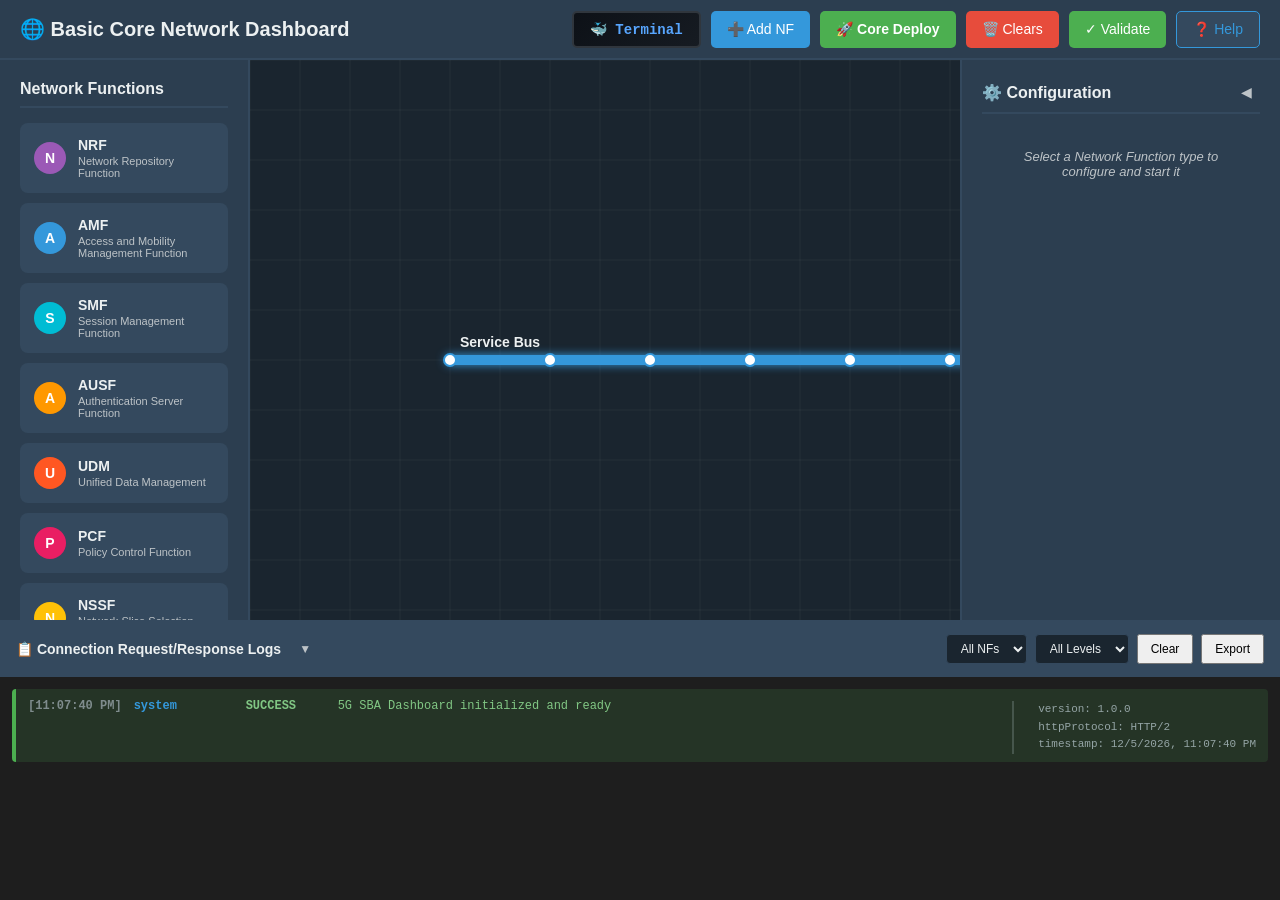
==== commit 390dbb49: "update contributors" ====
--- a/experiment/simulation/index.html
+++ b/experiment/simulation/index.html
@@ -15,9 +15,11 @@
         <!-- Top Toolbar -->
         <div class="toolbar">
             <div class="toolbar-left">
-                <h1>🌐 5G Service-Based Architecture Dashboard</h1>
+                <h1>🌐 Basic Core Network Dashboard</h1>
             </div>
             <div class="toolbar-right">
+                <!-- Main Docker Terminal (controls NFs by command) -->
+                <button id="btn-docker-terminal" class="btn btn-docker-terminal" title="Open Main Docker Terminal">🐳 Terminal</button>
                 <!-- Main action buttons -->
                 <button id="btn-add-nf" class="btn btn-primary">➕ Add NF</button>
                 <button id="btn-core-deploy" class="btn btn-success">🚀 Core Deploy</button>
@@ -168,6 +170,7 @@
     <script src="js/ping-manager.js"></script>
     <script src="js/log-engine.js"></script>
     <script src="js/canvas-renderer.js"></script>
+    <script src="js/docker.js"></script>
     <script src="js/ui-controller.js"></script>
     <script src="js/app.js"></script>
 </body>
--- a/experiment/simulation/css/main.css
+++ b/experiment/simulation/css/main.css
@@ -1910,4 +1910,275 @@
 .form-group:has(.auto-assigned) input:focus {
     border-color: #2ecc71;
     box-shadow: 0 0 0 3px rgba(46, 204, 113, 0.2);
+}
+
+/* ============================================
+   Docker Terminal Styles (Main Terminal - distinct from NF Windows terminals)
+   ============================================ */
+.docker-terminal-modal {
+    position: fixed;
+    top: 0;
+    left: 0;
+    width: 100vw;
+    height: 100vh;
+    background: rgba(0, 0, 0, 0.7);
+    display: flex;
+    justify-content: center;
+    align-items: center;
+    z-index: 2001;
+    opacity: 0;
+    transition: opacity 0.3s ease;
+}
+
+.docker-terminal-modal.show {
+    opacity: 1;
+}
+
+.docker-terminal-window {
+    position: fixed;
+    left: 50%;
+    top: 50%;
+    width: 900px;
+    height: 700px;
+    background: #0d1117;
+    border: 2px solid #30363d;
+    border-radius: 8px 8px 0 0;
+    box-shadow: 0 8px 32px rgba(0, 0, 0, 0.8);
+    display: flex;
+    flex-direction: column;
+    font-family: 'Consolas', 'Courier New', monospace;
+    transform: translate(-50%, -50%) scale(0.9);
+    transition: transform 0.3s ease;
+}
+
+.docker-terminal-modal.show .docker-terminal-window {
+    transform: translate(-50%, -50%) scale(1);
+}
+
+.docker-terminal-titlebar {
+    background: linear-gradient(to bottom, #161b22, #0d1117);
+    height: 35px;
+    display: flex;
+    justify-content: space-between;
+    align-items: center;
+    padding: 0 12px;
+    border-radius: 6px 6px 0 0;
+    border-bottom: 1px solid #30363d;
+}
+
+.docker-terminal-title {
+    color: #c9d1d9;
+    font-size: 13px;
+    font-weight: 500;
+    display: flex;
+    align-items: center;
+    gap: 8px;
+}
+
+.docker-terminal-icon {
+    font-size: 14px;
+}
+
+.docker-terminal-controls {
+    display: flex;
+    gap: 4px;
+}
+
+.docker-terminal-btn {
+    width: 20px;
+    height: 20px;
+    border: none;
+    font-size: 13px;
+    font-weight: bold;
+    cursor: pointer;
+    display: flex;
+    align-items: center;
+    justify-content: center;
+    transition: background 0.2s ease;
+    border-radius: 3px;
+}
+
+.docker-terminal-btn.minimize {
+    background: #30363d;
+    color: #c9d1d9;
+}
+
+.docker-terminal-btn.minimize:hover {
+    background: #484f58;
+}
+
+.docker-terminal-btn.maximize {
+    background: #30363d;
+    color: #c9d1d9;
+}
+
+.docker-terminal-btn.maximize:hover {
+    background: #484f58;
+}
+
+.docker-terminal-btn.close {
+    background: #da3633;
+    color: #ffffff;
+}
+
+.docker-terminal-btn.close:hover {
+    background: #f85149;
+}
+
+.docker-terminal-content {
+    flex: 1;
+    background: #0d1117;
+    color: #c9d1d9;
+    padding: 12px;
+    overflow-y: auto;
+    font-size: 13px;
+    line-height: 1.4;
+    display: flex;
+    flex-direction: column;
+}
+
+.docker-terminal-header {
+    color: #7d8590;
+    margin-bottom: 12px;
+    font-size: 12px;
+}
+
+.docker-terminal-output {
+    flex: 1;
+    overflow-y: auto;
+    margin-bottom: 12px;
+}
+
+.docker-terminal-line {
+    margin: 2px 0;
+    white-space: pre-wrap;
+    word-wrap: break-word;
+    font-size: 13px;
+}
+
+.docker-terminal-command {
+    color: #58a6ff;
+    font-weight: 500;
+}
+
+.docker-terminal-info {
+    color: #c9d1d9;
+}
+
+.docker-terminal-success {
+    color: #3fb950;
+}
+
+.docker-terminal-warning {
+    color: #d29922;
+}
+
+.docker-terminal-error {
+    color: #f85149;
+}
+
+.docker-terminal-blank {
+    height: 14px;
+}
+
+.docker-terminal-input-line {
+    display: flex;
+    align-items: center;
+    background: #0d1117;
+    border-top: 1px solid #30363d;
+    padding-top: 8px;
+}
+
+.docker-terminal-prompt {
+    color: #58a6ff;
+    margin-right: 8px;
+    font-weight: 600;
+    white-space: nowrap;
+}
+
+.docker-terminal-input {
+    flex: 1;
+    background: transparent;
+    border: none;
+    color: #c9d1d9;
+    font-family: 'Consolas', 'Courier New', monospace;
+    font-size: 13px;
+    outline: none;
+    caret-color: #58a6ff;
+}
+
+.docker-terminal-input::selection {
+    background: #1f6feb;
+    color: #ffffff;
+}
+
+.docker-terminal-output::-webkit-scrollbar {
+    width: 12px;
+}
+
+.docker-terminal-output::-webkit-scrollbar-track {
+    background: #0d1117;
+}
+
+.docker-terminal-output::-webkit-scrollbar-thumb {
+    background: #30363d;
+    border-radius: 6px;
+}
+
+.docker-terminal-output::-webkit-scrollbar-thumb:hover {
+    background: #484f58;
+}
+
+.docker-terminal-resize-handle {
+    position: absolute;
+    bottom: 0;
+    right: 0;
+    width: 16px;
+    height: 16px;
+    cursor: nwse-resize;
+    background: linear-gradient(135deg, transparent 50%, #30363d 50%);
+    border-radius: 0 0 4px 0;
+}
+
+.docker-terminal-resize-handle:hover {
+    background: linear-gradient(135deg, transparent 50%, #484f58 50%);
+}
+
+@media (max-width: 1000px) {
+    .docker-terminal-window {
+        width: 95vw;
+        height: 85vh;
+    }
+}
+
+@media (max-width: 600px) {
+    .docker-terminal-window {
+        width: 100vw;
+        height: 100vh;
+        border-radius: 0;
+    }
+
+    .docker-terminal-content {
+        font-size: 12px;
+    }
+
+    .docker-terminal-input {
+        font-size: 12px;
+    }
+}
+
+/* Main Terminal button in header (distinct from per-NF terminal button) */
+.btn-docker-terminal {
+    background: linear-gradient(135deg, #0d1117, #161b22);
+    color: #58a6ff;
+    border: 2px solid #30363d;
+    font-family: 'Consolas', 'Courier New', monospace;
+    font-weight: 600;
+}
+
+.btn-docker-terminal:hover {
+    background: linear-gradient(135deg, #161b22, #21262d);
+    border-color: #58a6ff;
+    box-shadow: 0 4px 15px rgba(88, 166, 255, 0.25);
+    color: #c9d1d9;
 }
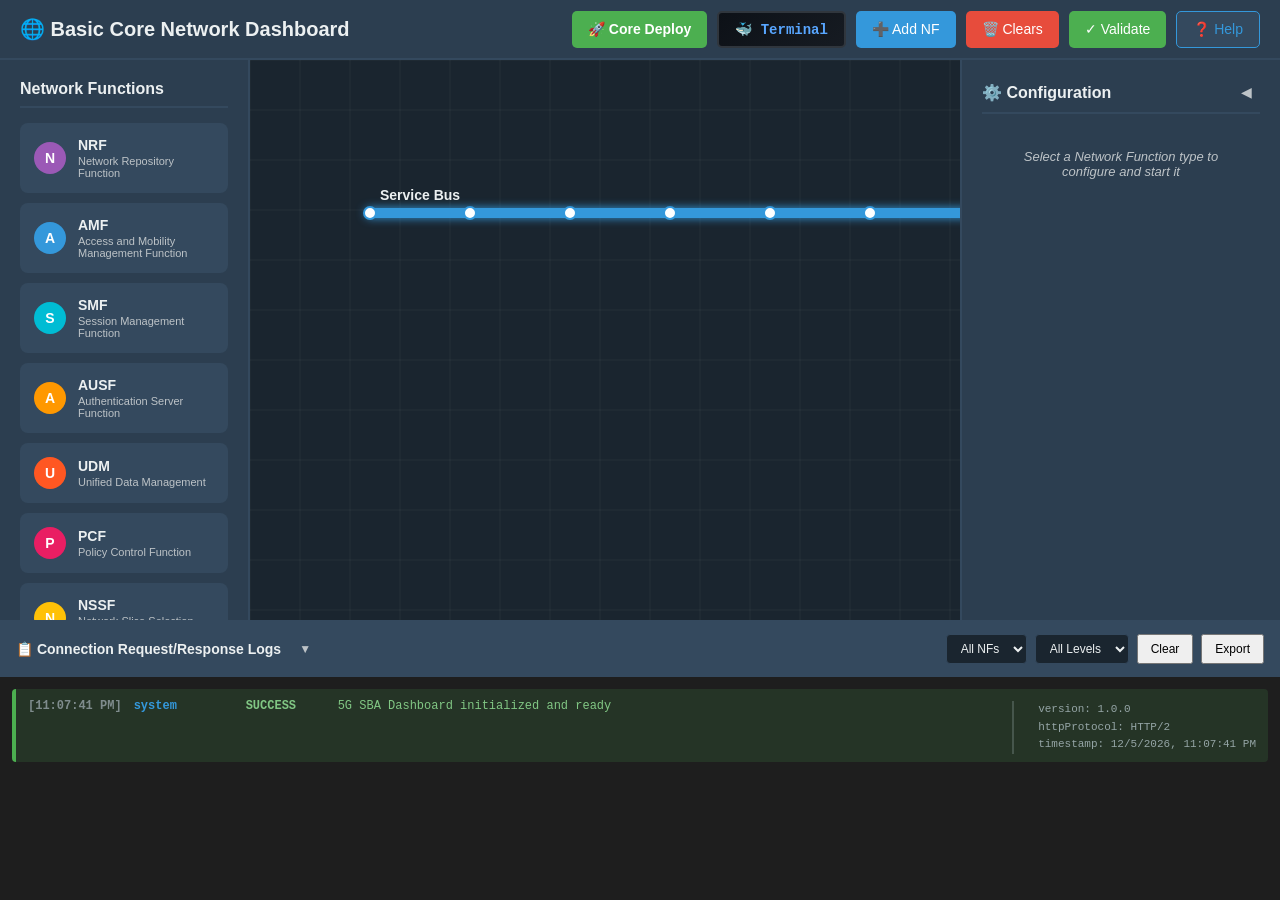
==== commit c0359570: "LDC Update" ====
--- a/experiment/simulation/index.html
+++ b/experiment/simulation/index.html
@@ -5,7 +5,7 @@
     <meta charset="UTF-8">
     <meta name="viewport" content="width=device-width, initial-scale=1.0">
     <title>5G SBA Network Dashboard</title>
-    <link rel="stylesheet" href="css/main.css">
+    <link rel="stylesheet" href="css/main.css?v=4">
 </head>
 
 <body>
@@ -18,11 +18,11 @@
                 <h1>🌐 Basic Core Network Dashboard</h1>
             </div>
             <div class="toolbar-right">
+                <button id="btn-core-deploy" class="btn btn-success">🚀 Core Deploy</button>
                 <!-- Main Docker Terminal (controls NFs by command) -->
                 <button id="btn-docker-terminal" class="btn btn-docker-terminal" title="Open Main Docker Terminal">🐳 Terminal</button>
                 <!-- Main action buttons -->
                 <button id="btn-add-nf" class="btn btn-primary">➕ Add NF</button>
-                <button id="btn-core-deploy" class="btn btn-success">🚀 Core Deploy</button>
                 <button id="btn-clear" class="btn btn-danger">🗑️ Clears</button>
                 <button id="btn-validate" class="btn btn-info">✓ Validate</button>
                 <button id="btn-help" class="btn btn-secondary">❓ Help</button>
@@ -126,36 +126,42 @@
             <h2>📚 5G Service-Based Architecture Guide</h2>
             <div class="help-content">
                 <div class="help-section">
-                    <h3>🏗️ Reference Architecture</h3>
-                    <div class="architecture-diagram">
-                        <img id="sba-diagram" src="images/sba/sba.jpg" alt="5G Service-Based Architecture"
-                            style="width: 100%; max-width: 800px; height: auto; background: #1a252f; border-radius: 8px;">
-                    </div>
-                </div>
-
-                <div class="help-section">
-                    <h3>🚀 Quick Start Guide</h3>
+                    <h3>🐳 Method 1: Terminal Deployment</h3>
                     <ol class="help-steps">
-                        <li><strong>Create Service Buses:</strong> Click "📊 Add Bus Line" to create Control Plane and
-                            User Plane buses</li>
-                        <li><strong>Add Network Functions:</strong> Click "➕ Add NF" to add AMF, SMF, UPF, etc.</li>
-                        <li><strong>Connect Components:</strong> Use "Select Source" → "Select Destination" to connect
-                            NFs to buses</li>
-                        <li><strong>Validate Topology:</strong> Click "✓ Validate" to check your 5G network design</li>
+                        <li>Open the SBA Dashboard and click the <strong>Terminal</strong> button.</li>
+                        <li>Run <code>docker compose -f docker-compose.yml up -d</code> to deploy all NFs.</li>
+                        <li>Verify network creation using <code>docker network ls</code>.</li>
+                        <li>Check NF IP allocation using <code>docker network inspect oaiworkshop</code>.</li>
+                        <li>Stop all NFs using <code>docker compose -f docker-compose.yml down</code>.</li>
                     </ol>
                 </div>
-
                 <div class="help-section">
-                    <h3>🔗 Connection Types</h3>
-                    <ul class="help-list">
-                        <li><span class="connection-type nf-bus">NF → Bus:</span> Connect Network Functions to Service
-                            Buses</li>
-                        <li><span class="connection-type bus-nf">Bus → NF:</span> Connect Service Buses to Network
-                            Functions</li>
-                        <li><span class="connection-type bus-bus">Bus → Bus:</span> Create bridges between different
-                            service buses</li>
-                        <li><span class="connection-type nf-nf">NF → NF:</span> Direct point-to-point connections</li>
-                    </ul>
+                    <h3>🖱️ Method 2: Manual NF Configuration</h3>
+                    <ol class="help-steps">
+                        <li>Select an NF from the dashboard to configure manually.</li>
+                        <li>Enter IP, port, and protocol, then click <strong>Start NF</strong>.</li>
+                        <li>Wait a few seconds for the NF to stabilize and connect.</li>
+                        <li>Repeat the process to start all required NFs.</li>
+                    </ol>
+                </div>
+                <div class="help-section">
+                    <h3>🚀 Method 3: One-Click Core Deploy</h3>
+                    <ol class="help-steps">
+                        <li>Use <strong>Core Deploy</strong> button for one-click deployment of all NFs.</li>
+                        <li>Check logs to confirm all NFs are started and connected.</li>
+                    </ol>
+                </div>
+                <div class="help-section">
+                    <h3>📡 Connectivity Test</h3>
+                    <ol class="help-steps">
+                        <li>Open an NF terminal and run <code>ping &lt;Target_NF_IP&gt;</code> to test connectivity.</li>
+                        <li>Ensure replies with 0% packet loss to confirm stable communication.</li>
+                    </ol>
+                </div>
+                <div class="help-section" style="margin-top:16px; padding:12px; background:#1a252f; border-radius:8px; text-align:center;">
+                    <a>For More Detailes</a><a href="../procedure.html" target="_blank" style="color:#4fc3f7; font-size:15px; text-decoration:none;">
+                        📄 View Full Procedures 
+                    </a>
                 </div>
             </div>
             <button id="help-close" class="btn btn-primary btn-block">Close</button>
@@ -163,16 +169,16 @@
     </div>
 
     <!-- Load all JavaScript files in correct order -->
-    <script src="js/data-store.js"></script>
-    <script src="js/nf-manager.js"></script>
-    <script src="js/connection-manager.js"></script>
-    <script src="js/bus-manager.js"></script>
-    <script src="js/ping-manager.js"></script>
-    <script src="js/log-engine.js"></script>
-    <script src="js/canvas-renderer.js"></script>
-    <script src="js/docker.js"></script>
-    <script src="js/ui-controller.js"></script>
-    <script src="js/app.js"></script>
+    <script src="js/data-store.js?v=4"></script>
+    <script src="js/nf-manager.js?v=4"></script>
+    <script src="js/connection-manager.js?v=4"></script>
+    <script src="js/bus-manager.js?v=4"></script>
+    <script src="js/ping-manager.js?v=4"></script>
+    <script src="js/log-engine.js?v=4"></script>
+    <script src="js/canvas-renderer.js?v=4"></script>
+    <script src="js/docker.js?v=4"></script>
+    <script src="js/ui-controller.js?v=4"></script>
+    <script src="js/app.js?v=4"></script>
 </body>
 
 </html>
--- a/experiment/simulation/css/main.css
+++ b/experiment/simulation/css/main.css
@@ -1559,7 +1559,7 @@
 }
 
 .btn-execute:hover {
-    background: #2980b9;
+    background: #f6f6f7;
     transform: scale(1.05);
 }
 
@@ -1721,12 +1721,28 @@
     flex: 1;
     background: #000000;
     color: #00ff00;
+    overflow-y: auto;
     padding: 10px;
-    overflow-y: auto;
     font-size: 14px;
     line-height: 1.2;
-    display: flex;
-    flex-direction: column;
+    font-family: 'Consolas', 'Courier New', monospace;
+}
+
+.windows-terminal-content::-webkit-scrollbar {
+    width: 12px;
+}
+
+.windows-terminal-content::-webkit-scrollbar-track {
+    background: #1a1a1a;
+}
+
+.windows-terminal-content::-webkit-scrollbar-thumb {
+    background: #404040;
+    border-radius: 6px;
+}
+
+.windows-terminal-content::-webkit-scrollbar-thumb:hover {
+    background: #505050;
 }
 
 .terminal-header {
@@ -1736,15 +1752,14 @@
 }
 
 .terminal-output {
-    flex: 1;
-    overflow-y: auto;
-    margin-bottom: 10px;
+    font-family: 'Consolas', 'Courier New', monospace;
 }
 
 .terminal-line {
     margin: 2px 0;
     white-space: pre-wrap;
     word-wrap: break-word;
+    font-family: 'Consolas', 'Courier New', monospace;
 }
 
 .terminal-command {
@@ -1768,19 +1783,20 @@
     height: 14px;
 }
 
-.terminal-input-line {
+.terminal-input-wrapper {
     display: flex;
     align-items: center;
     background: #000000;
-    border-top: 1px solid #333333;
-    padding-top: 5px;
+    padding: 4px 0;
+    margin-top: 4px;
 }
 
 .terminal-prompt {
     color: #ffffff;
-    margin-right: 5px;
+    margin-right: 8px;
     font-weight: bold;
     white-space: nowrap;
+    font-family: 'Consolas', 'Courier New', monospace;
 }
 
 .terminal-input {
@@ -1792,10 +1808,11 @@
     font-size: 14px;
     outline: none;
     caret-color: #ffffff;
+    min-width: 0;
 }
 
 .terminal-input::selection {
-    background: #0078d4;
+    background: #ecedee;
     color: #ffffff;
 }
 
@@ -2029,12 +2046,28 @@
     flex: 1;
     background: #0d1117;
     color: #c9d1d9;
+    overflow-y: auto;
     padding: 12px;
-    overflow-y: auto;
     font-size: 13px;
     line-height: 1.4;
-    display: flex;
-    flex-direction: column;
+    font-family: 'SF Mono', 'Monaco', 'Consolas', 'Courier New', monospace;
+}
+
+.docker-terminal-content::-webkit-scrollbar {
+    width: 12px;
+}
+
+.docker-terminal-content::-webkit-scrollbar-track {
+    background: #0d1117;
+}
+
+.docker-terminal-content::-webkit-scrollbar-thumb {
+    background: #30363d;
+    border-radius: 6px;
+}
+
+.docker-terminal-content::-webkit-scrollbar-thumb:hover {
+    background: #484f58;
 }
 
 .docker-terminal-header {
@@ -2044,9 +2077,7 @@
 }
 
 .docker-terminal-output {
-    flex: 1;
-    overflow-y: auto;
-    margin-bottom: 12px;
+    font-family: 'SF Mono', 'Monaco', 'Consolas', 'Courier New', monospace;
 }
 
 .docker-terminal-line {
@@ -2054,10 +2085,11 @@
     white-space: pre-wrap;
     word-wrap: break-word;
     font-size: 13px;
+    font-family: 'SF Mono', 'Monaco', 'Consolas', 'Courier New', monospace;
 }
 
 .docker-terminal-command {
-    color: #58a6ff;
+    color: #f5f6f7;
     font-weight: 500;
 }
 
@@ -2081,16 +2113,16 @@
     height: 14px;
 }
 
-.docker-terminal-input-line {
+.docker-terminal-input-wrapper {
     display: flex;
     align-items: center;
     background: #0d1117;
-    border-top: 1px solid #30363d;
-    padding-top: 8px;
+    padding: 4px 0;
+    margin-top: 4px;
 }
 
 .docker-terminal-prompt {
-    color: #58a6ff;
+    color: #f0f1f3;
     margin-right: 8px;
     font-weight: 600;
     white-space: nowrap;
@@ -2101,10 +2133,11 @@
     background: transparent;
     border: none;
     color: #c9d1d9;
-    font-family: 'Consolas', 'Courier New', monospace;
+    font-family: 'SF Mono', 'Monaco', 'Consolas', 'Courier New', monospace;
     font-size: 13px;
     outline: none;
     caret-color: #58a6ff;
+    min-width: 0;
 }
 
 .docker-terminal-input::selection {
